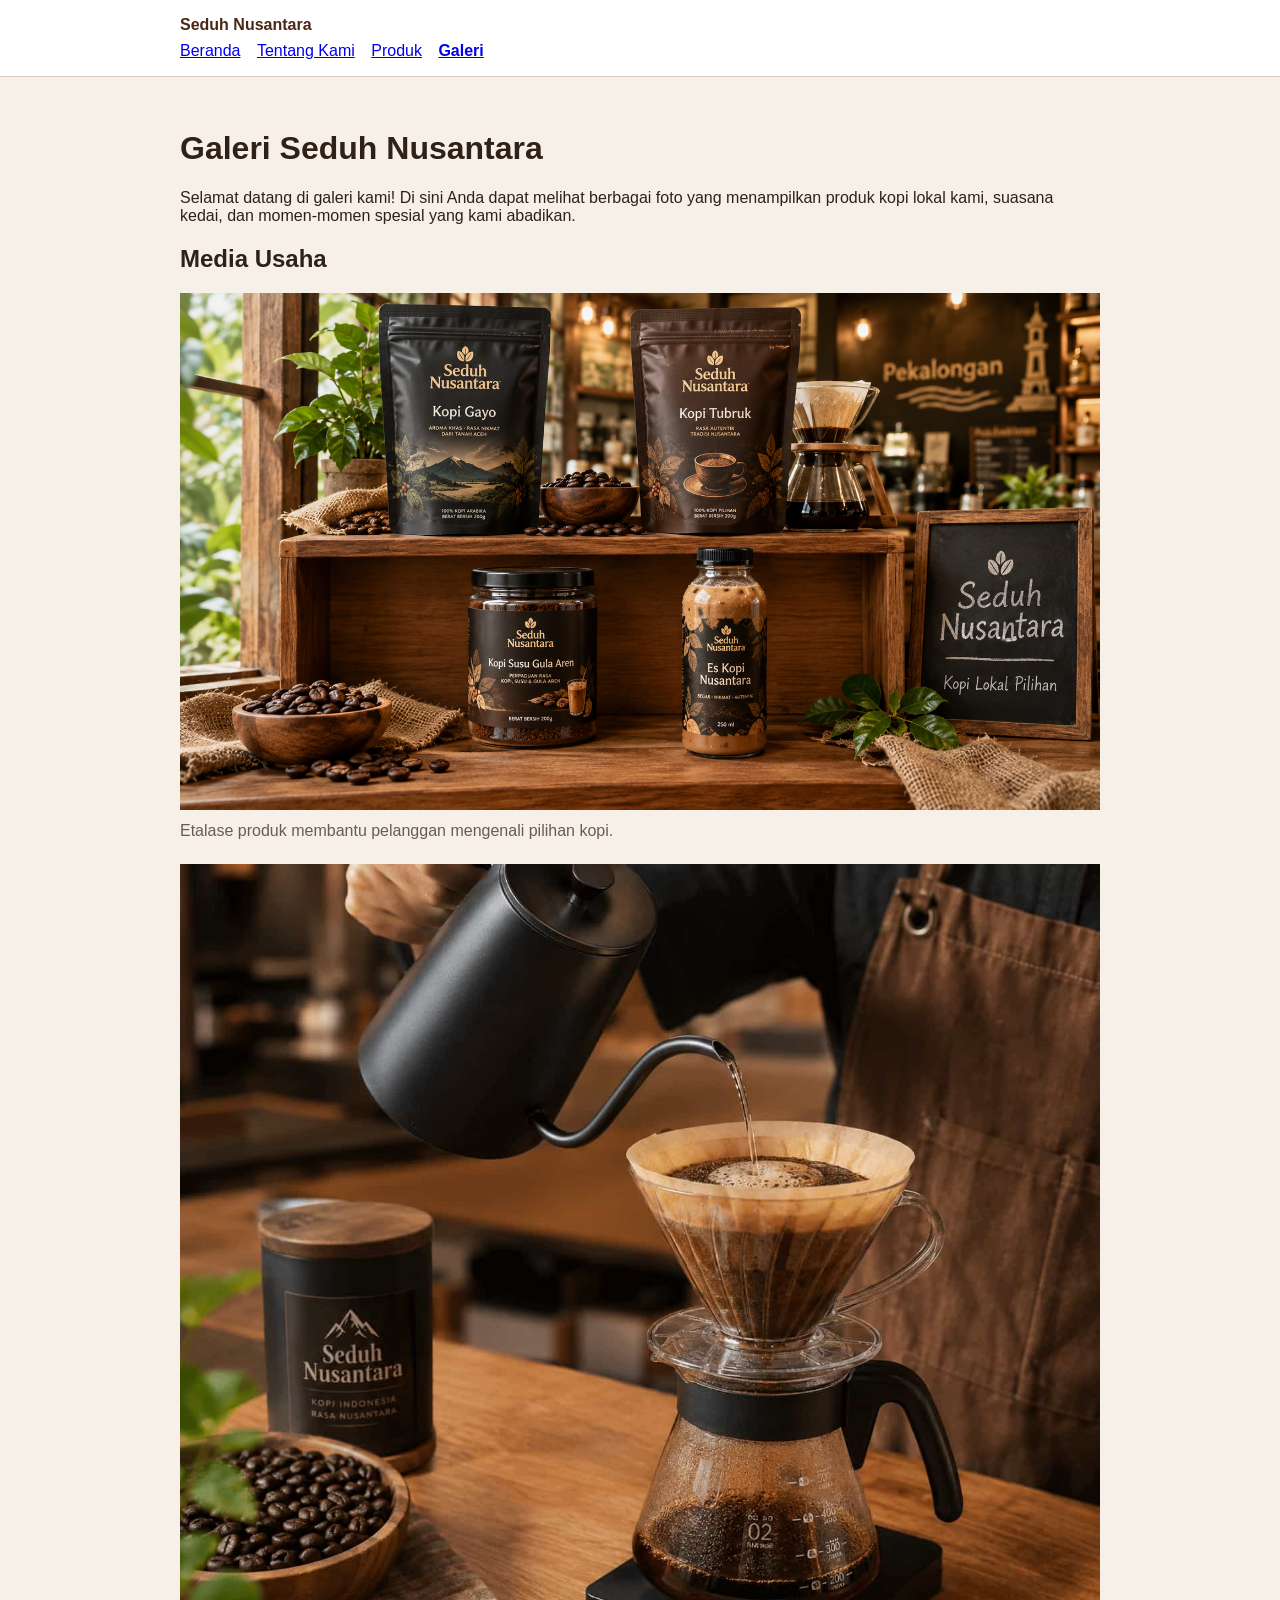
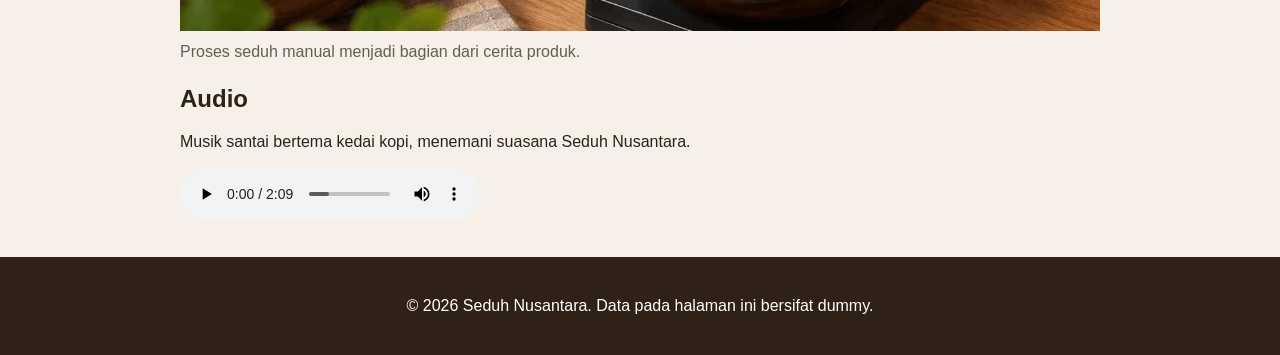
==== galeri.html @ fc1a86ae "feat: menambahkan galeri dan produk" ====
<!doctype html>
<html lang="id">
  <head>
    <meta charset="utf-8" />
    <meta name="viewport" content="width=device-width, initial-scale=1" />
    <title>Galeri Seduh Nusantara - Website UMKM</title>
    <link rel="stylesheet" href="css/style.css" />
  </head>
  <body>
    <a class="skip-link" href="#konten">Lewati ke konten utama</a>
    <header class="site-header">
      <nav class="nav" aria-label="Navigasi utama">
        <a class="brand" href="index.html">Seduh Nusantara</a>
        <ul>
          <li><a href="index.html">Beranda</a></li>
          <li><a href="tentang.html">Tentang Kami</a></li>
          <li><a href="produk.html">Produk</a></li>
          <li><a aria-current="page" href="galeri.html">Galeri</a></li>
        </ul>
      </nav>
    </header>

    <main id="konten" class="page">
      <h1>Galeri Seduh Nusantara</h1>
      <p>Selamat datang di galeri kami! Di sini Anda dapat melihat berbagai foto yang menampilkan produk kopi lokal kami, suasana kedai, dan momen-momen spesial yang kami abadikan.</p>

      <section aria-labelledby="media-title">
        <h2 id="media-title">Media Usaha</h2>
        <div class="gallery">
          <figure class="media-card">
            <img src="assets/images/etalasekopi.jpg" alt="Etalase Kopi Seduh Nusantara" />
            <figcaption>Etalase produk membantu pelanggan mengenali pilihan kopi.</figcaption>
          </figure>
          <figure class="media-card">
            <img src="assets/images/proses-seduh.jpg" alt="Barista menuang air panas ke dripper kopi" />
            <figcaption>Proses seduh manual menjadi bagian dari cerita produk.</figcaption>
          </figure>
        </div>
      </section>

      <section aria-labelledby="audio-title">
        <h2 id="audio-title">Audio</h2>
        <p id="audio-note" >Musik santai bertema kedai kopi, menemani suasana Seduh Nusantara.</p>
        <audio controls aria-describedby="audio-note" src="assets/audio/coffee-shop-music.mp3">
          Browser Anda tidak mendukung pemutar audio.
        </audio>
      </section>
    
    </main>
    <footer class="site-footer">
      <p>&copy; 2026 Seduh Nusantara. Data pada halaman ini bersifat dummy.</p>
    </footer>
  </body>
</html>
---- css/style.css ----
body {
    margin: 0;
    color: #2f2118;
    background-color: #f6f0e8;
    font-family: Arial, sans-serif;
}

.page {
    max-width: 920px;
    margin: 0 auto;
    padding: 32px 20px;
}

.hero {
    padding: 36px;
    color: #fff;
    background-color: #6f3b1f;
    border-radius: 24px;
}

.eyebrow {
    margin: 0 0 8px;
    letter-spacing: 0.14em;
    text-transform: uppercase;
}

.products {
    padding-left: 1.2rem;
}

button {
    padding: 12px 18px;
    color: #2f1818;
    font-weight: 700;
    cursor: pointer;
    background: #ffffff;
    border: 0;
    border-radius: 999px;
}

.info {
    padding-left: 1.2rem;
}

.skip-link { position: absolute; left: -9999px; padding: 8px 12px; color: white; background: #2f2118; }
.skip-link:focus { top: 8px; left: 8px; }
.site-header { padding: 16px 20px; background: white; border-bottom: 1px solid #dccbbc; }
.nav { max-width: 920px; margin: 0 auto; }
.brand { display: inline-block; margin-bottom: 8px; color: #4b2715; font-weight: 800; text-decoration: none; }
.nav ul { padding: 0; margin: 0; list-style: none; }
.nav li { display: inline-block; margin-right: 12px; }
.nav a[aria-current="page"] { font-weight: 800; }
a:focus-visible,
button:focus-visible { outline: 3px solid #2563eb; outline-offset: 3px; }
.site-footer { padding: 24px 20px; color: white; text-align: center; background: #2f2118; }

img { max-width: 100%; height: auto; }
figure { margin: 0 0 24px; }
figcaption { margin-top: 8px; color: #6b5b52; }
table { width: 100%; border-collapse: collapse; }
caption { margin-bottom: 8px; font-weight: 700; text-align: left; }
th,
td { padding: 10px; text-align: left; border: 1px solid #dccbbc; }
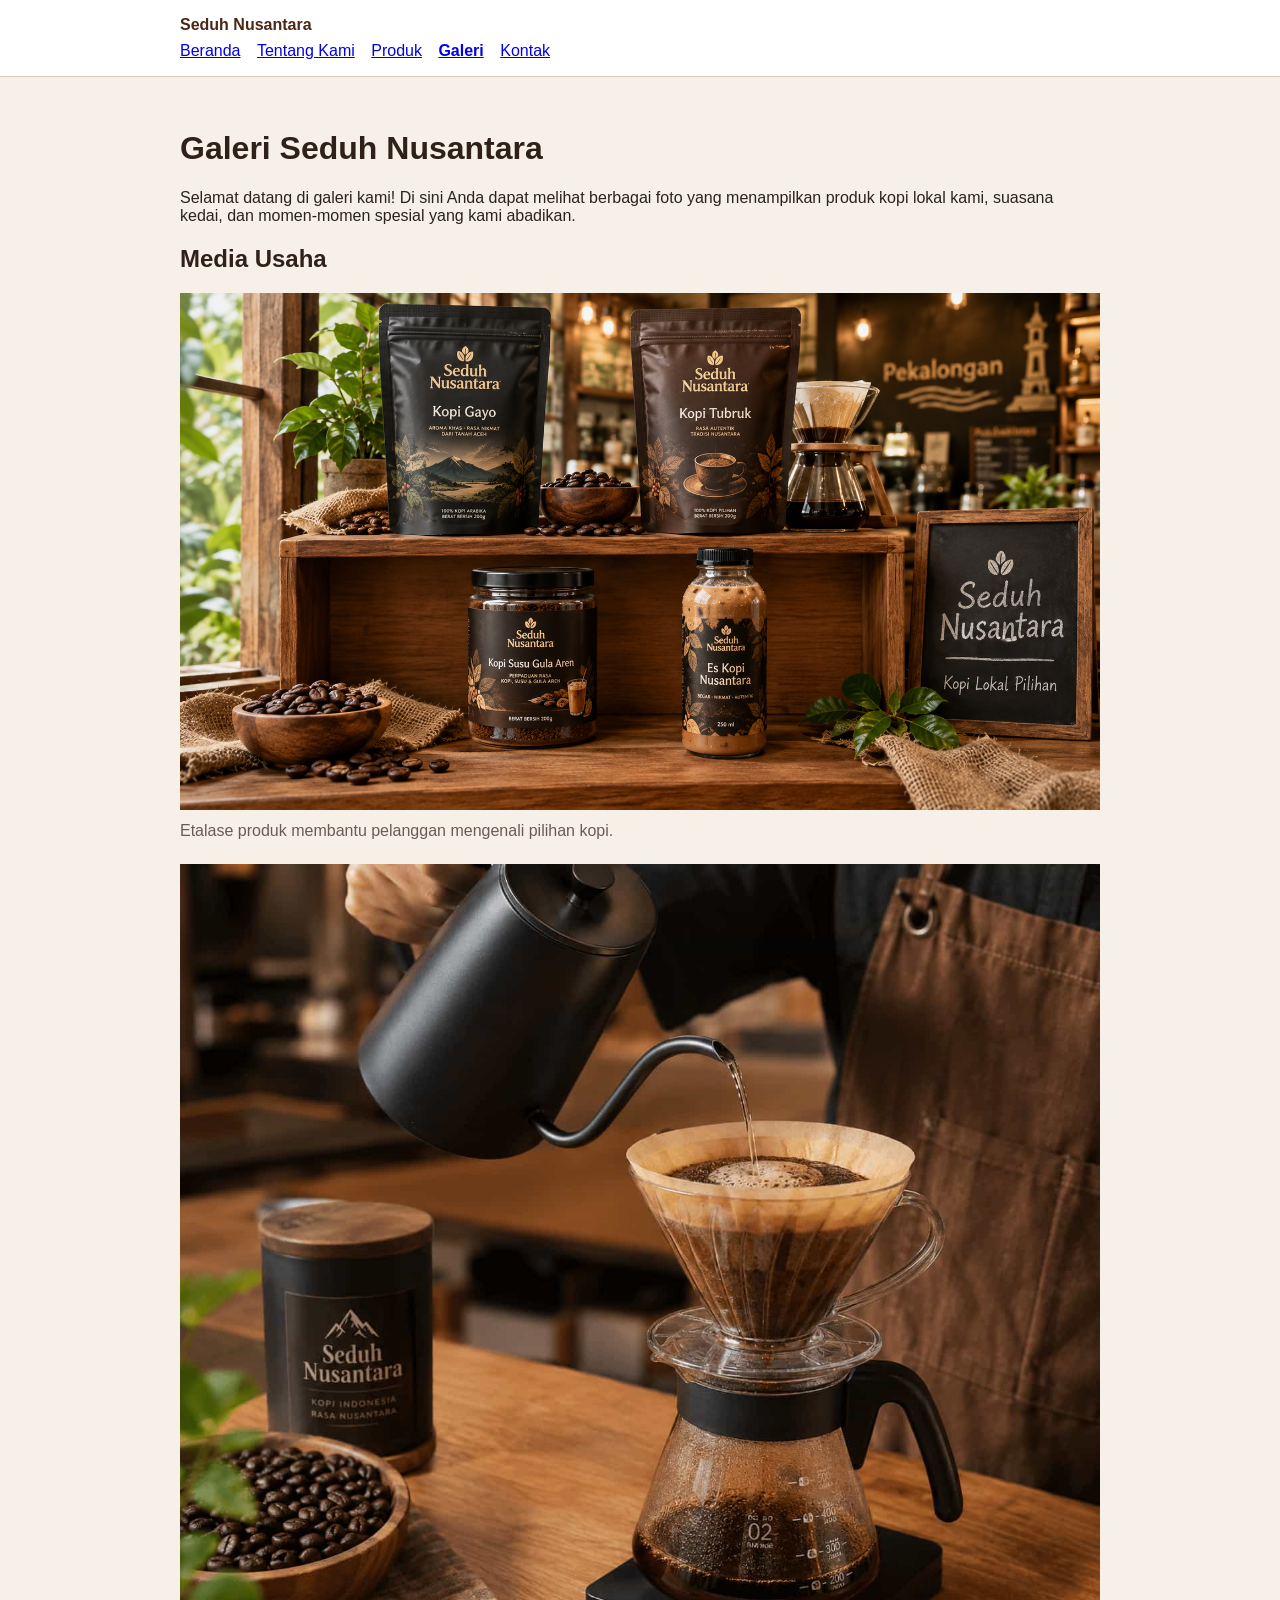
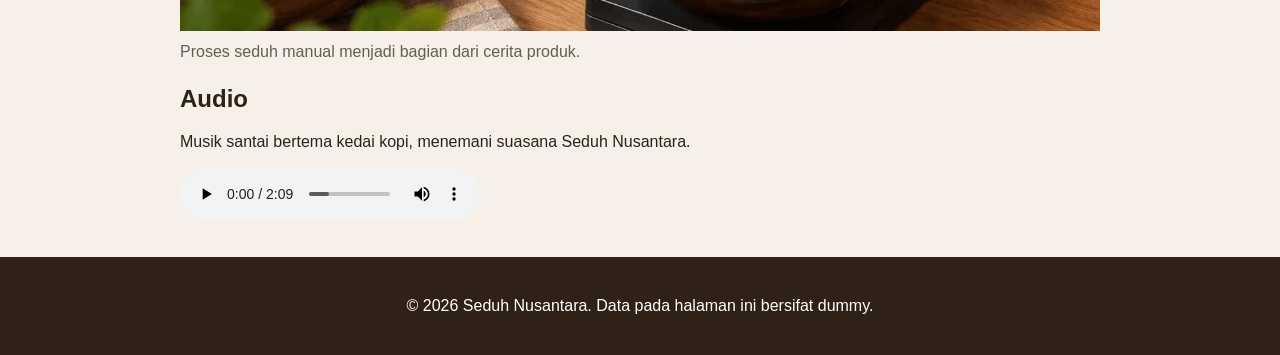
==== commit 450de808: "feat: tambah form kontak aksesibel dan preview" ====
--- a/galeri.html
+++ b/galeri.html
@@ -16,6 +16,7 @@
           <li><a href="tentang.html">Tentang Kami</a></li>
           <li><a href="produk.html">Produk</a></li>
           <li><a aria-current="page" href="galeri.html">Galeri</a></li>
+          <li><a href="kontak.html">Kontak</a></li>
         </ul>
       </nav>
     </header>
--- a/css/style.css
+++ b/css/style.css
@@ -28,12 +28,12 @@
     padding-left: 1.2rem;
 }
 
-button {
+button, #promoButton {
     padding: 12px 18px;
     color: #2f1818;
     font-weight: 700;
     cursor: pointer;
-    background: #ffffff;
+    background:  #c18f30;
     border: 0;
     border-radius: 999px;
 }
@@ -60,4 +60,44 @@
 table { width: 100%; border-collapse: collapse; }
 caption { margin-bottom: 8px; font-weight: 700; text-align: left; }
 th,
-td { padding: 10px; text-align: left; border: 1px solid #dccbbc; }+td { padding: 10px; text-align: left; border: 1px solid #dccbbc; }
+
+form,
+pre {
+  background: white;
+  border: 1px solid #ead8c3;
+  border-radius: 16px;
+  padding: 18px;
+}
+
+.field {
+  display: grid;
+  gap: 6px;
+  margin-bottom: 14px;
+}
+
+label,
+legend {
+  font-weight: 700;
+}
+
+input,
+select,
+textarea,
+button {
+  font: inherit;
+  padding: 10px;
+}
+
+fieldset {
+  display: grid;
+  gap: 8px;
+  margin: 0 0 14px;
+  border: 1px solid #ead8c3;
+  border-radius: 12px;
+}
+
+button[type="submit"] {
+    background: #6f3b1f;
+    color: #ffffff;
+}
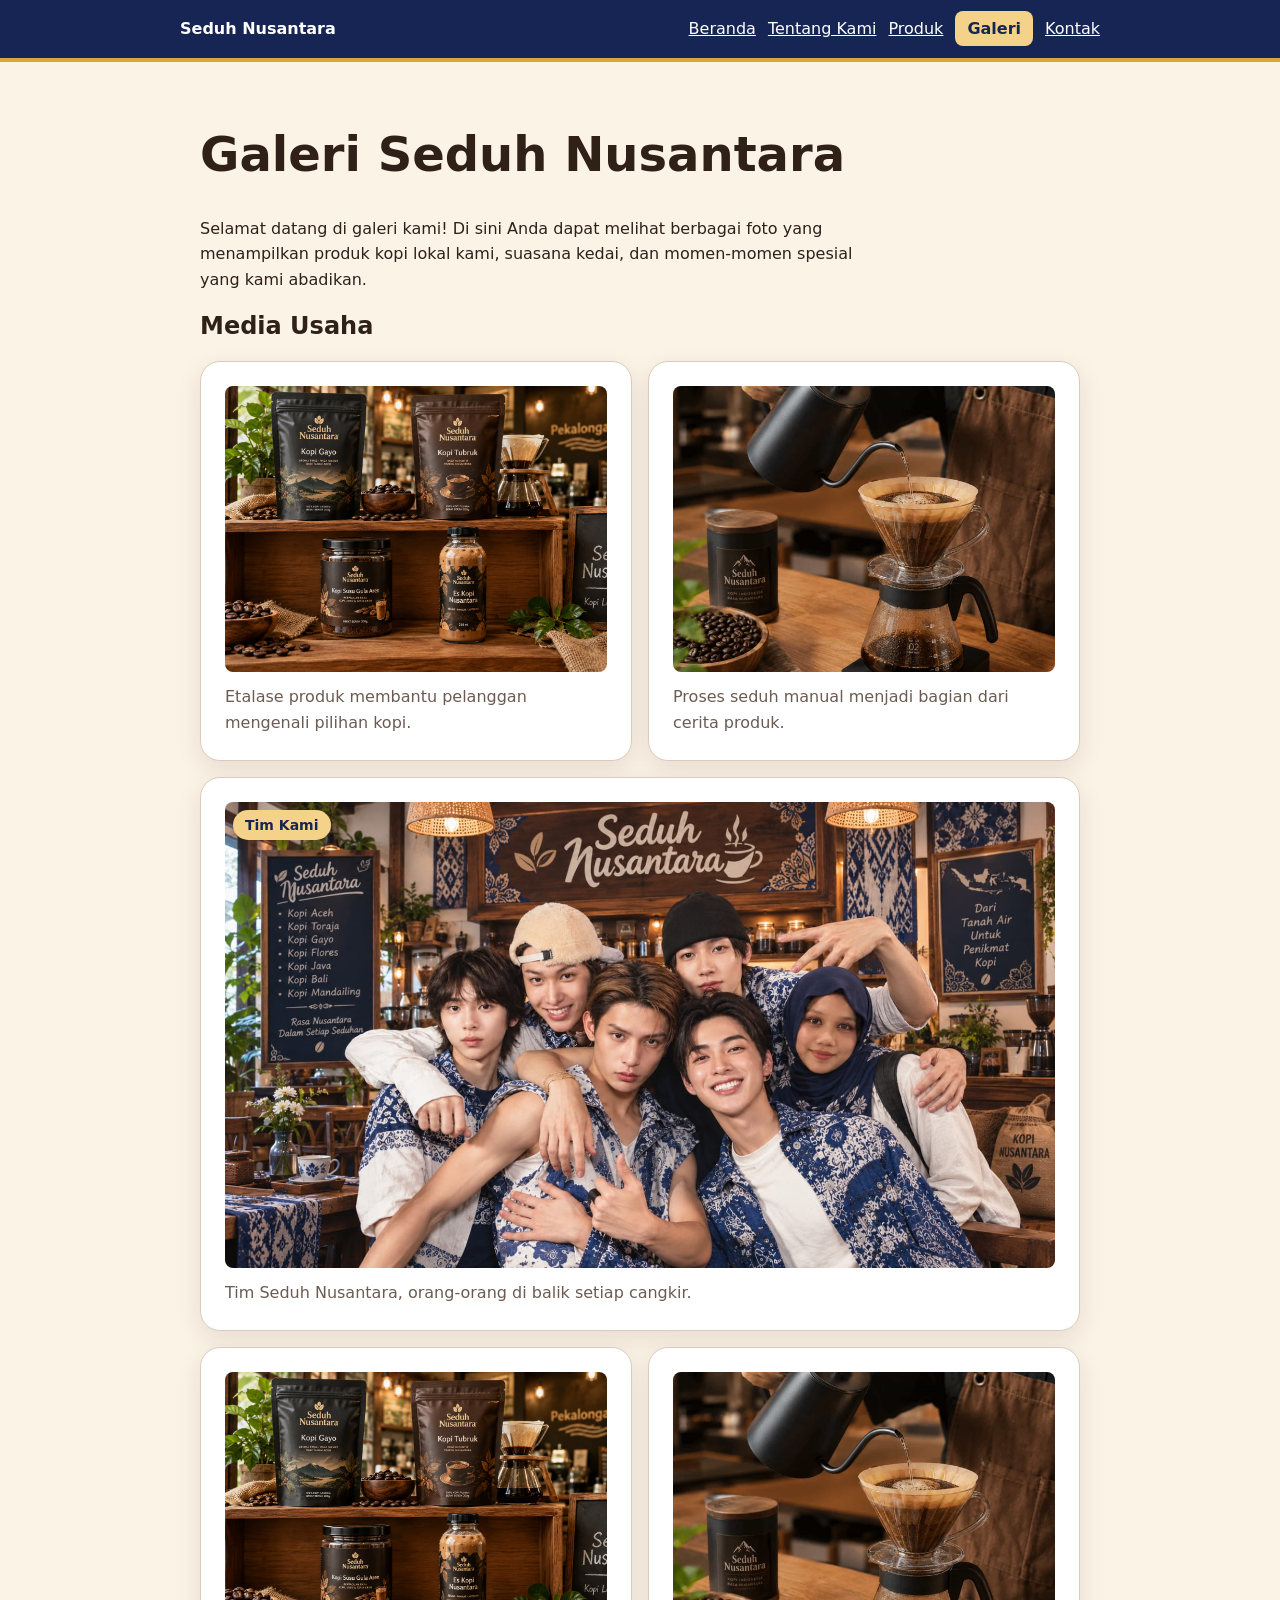
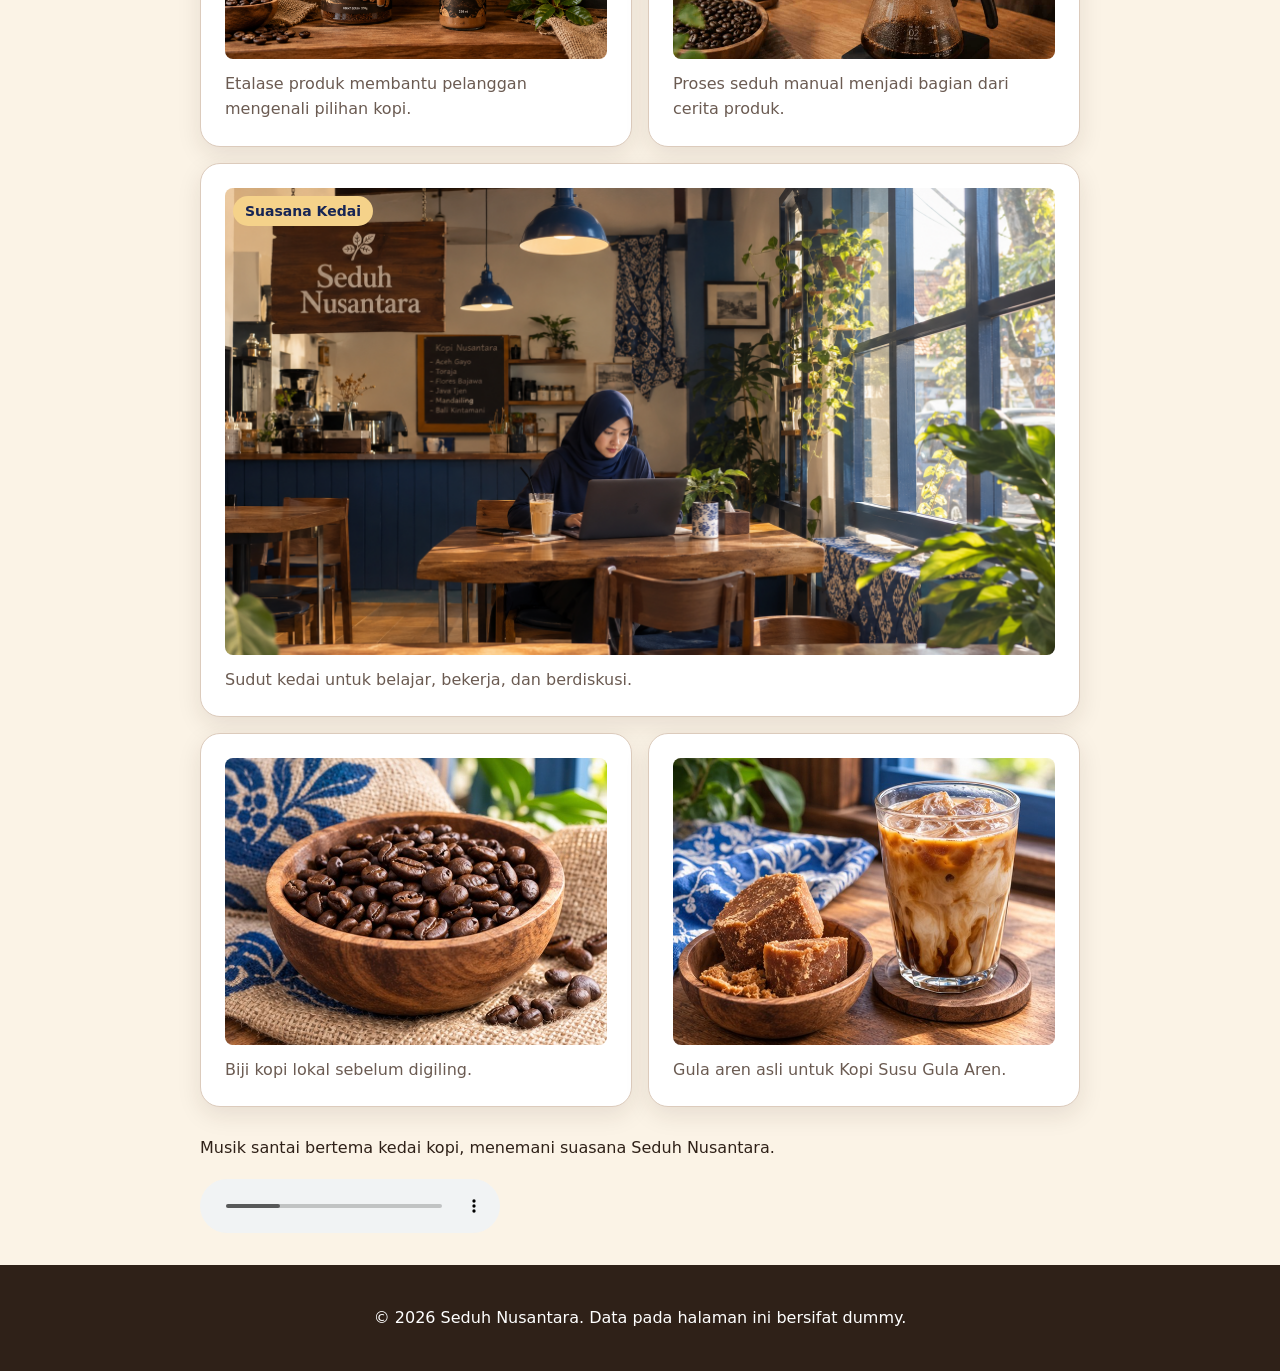
==== commit 7a77ee55: "feat: bangun layout flexbox dan grid" ====
--- a/galeri.html
+++ b/galeri.html
@@ -27,7 +27,7 @@
 
       <section aria-labelledby="media-title">
         <h2 id="media-title">Media Usaha</h2>
-        <div class="gallery">
+        <div class="gallery-grid">
           <figure class="media-card">
             <img src="assets/images/etalasekopi.jpg" alt="Etalase Kopi Seduh Nusantara" />
             <figcaption>Etalase produk membantu pelanggan mengenali pilihan kopi.</figcaption>
@@ -36,15 +36,42 @@
             <img src="assets/images/proses-seduh.jpg" alt="Barista menuang air panas ke dripper kopi" />
             <figcaption>Proses seduh manual menjadi bagian dari cerita produk.</figcaption>
           </figure>
+          <figure class="media-card media-card-featured">
+            <span class="media-label">Tim Kami</span>
+            <img src="assets/images/tim-kami.jpg" alt="Tim Seduh Nusantara berfoto di depan kedai" />
+            <figcaption>Tim Seduh Nusantara, orang-orang di balik setiap cangkir.</figcaption>
+          </figure>
+          <figure class="media-card">
+            <img src="assets/images/etalasekopi.jpg" alt="Etalase Kopi Seduh Nusantara" />
+            <figcaption>Etalase produk membantu pelanggan mengenali pilihan kopi.</figcaption>
+          </figure>
+          <figure class="media-card">
+            <img src="assets/images/proses-seduh.jpg" alt="Barista menuang air panas ke dripper kopi" />
+            <figcaption>Proses seduh manual menjadi bagian dari cerita produk.</figcaption>
+          </figure>
+          <figure class="media-card media-card-featured">
+            <span class="media-label">Suasana Kedai</span>
+            <img src="assets/images/interior-kedai.jpg" alt="Pengunjung berjilbab bekerja dengan laptop di dalam kedai Seduh Nusantara" />
+            <figcaption>Sudut kedai untuk belajar, bekerja, dan berdiskusi.</figcaption>
+          </figure>
+          <figure class="media-card">
+            <img src="assets/images/biji-kopi.jpg" alt="Biji kopi lokal pilihan" />
+            <figcaption>Biji kopi lokal sebelum digiling.</figcaption>
+          </figure>
+          <figure class="media-card">
+            <img src="assets/images/gula-aren.jpg" alt="Gula aren untuk kopi susu" />
+            <figcaption>Gula aren asli untuk Kopi Susu Gula Aren.</figcaption>
+          </figure>
         </div>
       </section>
 
       <section aria-labelledby="audio-title">
-        <h2 id="audio-title">Audio</h2>
+        <div class="audio-box"
         <p id="audio-note" >Musik santai bertema kedai kopi, menemani suasana Seduh Nusantara.</p>
         <audio controls aria-describedby="audio-note" src="assets/audio/coffee-shop-music.mp3">
           Browser Anda tidak mendukung pemutar audio.
         </audio>
+      </div>
       </section>
     
     </main>
--- a/css/style.css
+++ b/css/style.css
@@ -1,9 +1,58 @@
+:root {
+  --color-primary: #1e3a8a;
+  --color-primary-strong: #172554;
+  --color-accent: #f5d28a;
+  --color-accent-strong: #d9a441;
+  --color-text: #2f2118;
+  --color-muted: #6b5b52;
+  --color-surface: #ffffff;
+  --color-surface-soft: #fbf3e6;
+  --color-border: #dccbbc;
+  --color-focus: #1d4ed8;
+  --space-1: 0.5rem;
+  --space-2: 0.75rem;
+  --space-3: 1rem;
+  --space-4: 1.5rem;
+  --space-5: 2rem;
+  --space-6: 3rem;
+  --radius-sm: 0.5rem;
+  --radius-md: 0.875rem;
+  --radius-lg: 1.25rem;
+  --shadow-card: 0 0.5rem 1.5rem rgb(47 33 24 / 0.1);
+  --space-card: 1.5rem;
+  --radius-card: 1.25rem;
+}
+
+*,
+*::before,
+*::after {
+  box-sizing: border-box;
+}
+
+html { color-scheme: light; }
+
 body {
-    margin: 0;
-    color: #2f2118;
-    background-color: #f6f0e8;
-    font-family: Arial, sans-serif;
-}
+  margin: 0;
+  color: var(--color-text);
+  background: var(--color-surface-soft);
+  font-family: system-ui, -apple-system, BlinkMacSystemFont, "Segoe UI", sans-serif;
+  font-size: 1rem;
+  line-height: 1.6;
+}
+
+a { color: var(--color-primary); }
+a:hover { color: var(--color-primary-strong); }
+:focus-visible { outline: 3px solid var(--color-focus); outline-offset: 3px; }
+.site-header :focus-visible,
+.hero :focus-visible,
+.site-footer :focus-visible { outline-color: var(--color-accent); }
+
+h1,
+h2,
+h3 { line-height: 1.2; text-wrap: balance; }
+h1 { font-size: clamp(2rem, 6vw, 3rem); }
+p,
+li { max-width: 68ch; }
 
 .page {
     max-width: 920px;
@@ -17,12 +66,18 @@
     background-color: #6f3b1f;
     border-radius: 24px;
 }
+.hero a { color: var(--color-accent); }
 
 .eyebrow {
     margin: 0 0 8px;
+    color: var(--color-primary);
+    font-weight: 800;
     letter-spacing: 0.14em;
     text-transform: uppercase;
 }
+.hero .eyebrow { color: var(--color-accent); }
+
+.price { color: var(--color-primary-strong); font-weight: 800; margin-top: auto; }
 
 .products {
     padding-left: 1.2rem;
@@ -33,10 +88,24 @@
     color: #2f1818;
     font-weight: 700;
     cursor: pointer;
-    background:  #c18f30;
+    background: #fbf3e6;
     border: 0;
     border-radius: 999px;
 }
+button:hover { filter: brightness(0.92); }
+
+.button {
+    display: inline-block;
+    padding: 12px 18px;
+    color: var(--color-surface);
+    font-weight: 700;
+    text-decoration: none;
+    background: var(--color-primary);
+    border-radius: 999px;
+}
+.button:hover { color: var(--color-surface); background: var(--color-primary-strong); }
+.hero .button { color: #2f1818; background: var(--color-accent); }
+.hero .button:hover { color: #2f1818; background: var(--color-accent-strong); }
 
 .info {
     padding-left: 1.2rem;
@@ -44,37 +113,70 @@
 
 .skip-link { position: absolute; left: -9999px; padding: 8px 12px; color: white; background: #2f2118; }
 .skip-link:focus { top: 8px; left: 8px; }
-.site-header { padding: 16px 20px; background: white; border-bottom: 1px solid #dccbbc; }
+.site-header { padding: 16px 20px; background: #172554; border-bottom: 4px solid var(--color-accent-strong); }
 .nav { max-width: 920px; margin: 0 auto; }
-.brand { display: inline-block; margin-bottom: 8px; color: #4b2715; font-weight: 800; text-decoration: none; }
+.brand { display: inline-block; margin-bottom: 8px; color: #ffffff; font-weight: 800; text-decoration: none; }
+.brand:hover { color: #f5d28a; }
 .nav ul { padding: 0; margin: 0; list-style: none; }
 .nav li { display: inline-block; margin-right: 12px; }
-.nav a[aria-current="page"] { font-weight: 800; }
-a:focus-visible,
-button:focus-visible { outline: 3px solid #2563eb; outline-offset: 3px; }
+.nav a { color: #ffffff; }
+.nav a:hover { color: #f5d28a; }
+.nav a[aria-current="page"] {
+  padding: var(--space-1) var(--space-2);
+  color: #172554;
+  font-weight: 800;
+  text-decoration: none;
+  background: #f5d28a;
+  border-radius: var(--radius-sm);
+}
 .site-footer { padding: 24px 20px; color: white; text-align: center; background: #2f2118; }
+.site-footer p { margin-inline: auto; }
 
 img { max-width: 100%; height: auto; }
 figure { margin: 0 0 24px; }
-figcaption { margin-top: 8px; color: #6b5b52; }
+figcaption { margin-top: 8px; color: var(--color-muted); }
+
+.product-card,
+.media-card {
+  margin-block: var(--space-3);
+  padding: var(--space-card);
+  background: var(--color-surface);
+  border: 1px solid var(--color-border);
+  border-radius: var(--radius-card);
+  box-shadow: var(--shadow-card);
+}
+
 table { width: 100%; border-collapse: collapse; }
 caption { margin-bottom: 8px; font-weight: 700; text-align: left; }
 th,
-td { padding: 10px; text-align: left; border: 1px solid #dccbbc; }
+td { padding: 10px; text-align: left; background: #ffffff; border: 1px solid #000000; }
+th { background: var(--color-surface-soft); }
 
 form,
 pre {
   background: white;
   border: 1px solid #ead8c3;
-  border-radius: 16px;
-  padding: 18px;
-}
+  border-radius: var(--radius-card);
+  padding: var(--space-card);
+}
+form { box-shadow: var(--shadow-card); }
 
 .field {
   display: grid;
   gap: 6px;
   margin-bottom: 14px;
 }
+.field input,
+.field select,
+.field textarea {
+  width: 100%;
+  color: inherit;
+  background: var(--color-surface);
+  border: 1px solid var(--color-border);
+  border-radius: var(--radius-sm);
+}
+input[type="radio"],
+input[type="checkbox"] { width: auto; }
 
 label,
 legend {
@@ -100,4 +202,110 @@
 button[type="submit"] {
     background: #6f3b1f;
     color: #ffffff;
+}
+
+audio { max-width: 100%; }
+
+#preview-form {
+  padding: var(--space-3);
+  white-space: pre-wrap;
+  background: var(--color-surface);
+  border: 1px solid var(--color-border);
+  border-radius: var(--radius-sm);
+}
+
+.nav {
+  display: flex;
+  gap: var(--space-3);
+  align-items: center;
+  justify-content: space-between;
+}
+.brand { margin-bottom: 0; }
+.nav ul { display: flex; gap: var(--space-2); flex-wrap: wrap; }
+.nav li { margin: 0; }
+
+.product-card { display: flex; flex-direction: column; }
+.product-badge {
+  align-self: flex-start;
+  padding: 0.25rem var(--space-2);
+  color: var(--color-primary-strong);
+  font-size: 0.875rem;
+  font-weight: 800;
+  background: #fef3c7;
+  border-radius: 999px;
+}
+.card-actions {
+  display: flex;
+  gap: var(--space-2);
+  align-items: center;
+  flex-wrap: wrap;
+  margin-top: auto;
+}
+
+.hero {
+  display: grid;
+  grid-template-columns: 1.2fr 0.8fr;
+  gap: var(--space-4);
+  align-items: center;
+}
+.hero-image {
+  width: 100%;
+  aspect-ratio: 4 / 3;
+  object-fit: cover;
+  border-radius: var(--radius-md);
+  box-shadow: var(--shadow-card);
+}
+
+.product-grid,
+.gallery-grid {
+  display: grid;
+  grid-template-columns: repeat(2, minmax(0, 1fr));
+  gap: var(--space-3);
+}
+
+.product-card img {
+  width: 100%;
+  aspect-ratio: 5 / 4;
+  object-fit: cover;
+  border-radius: var(--radius-sm);
+}
+.product-grid .product-card { margin-block: 0; }
+
+.gallery-grid .media-card {
+  position: relative;
+  display: flex;
+  flex-direction: column;
+  gap: var(--space-2);
+  margin: 0;
+}
+
+.gallery-grid .media-card img {
+  width: 100%;
+  aspect-ratio: 4 / 3;
+  object-fit: cover;
+  border-radius: var(--radius-sm);
+}
+.media-card figcaption { margin-top: 0; }
+
+.media-card-featured { grid-column: span 2; }
+.gallery-grid .media-card-featured img { aspect-ratio: 16 / 9; }
+
+.media-label {
+  position: absolute;
+  top: calc(var(--space-card) + var(--space-1));
+  left: calc(var(--space-card) + var(--space-1));
+  padding: 0.25rem var(--space-2);
+  color: var(--color-primary-strong);
+  font-size: 0.875rem;
+  font-weight: 800;
+  background: var(--color-accent);
+  border-radius: 999px;
+}
+
+.audio-box {
+  display: flex;
+  flex-wrap: wrap;
+  align-items: center;
+  gap: var(--space-3);
+  margin-top: var(--space-4);
 }
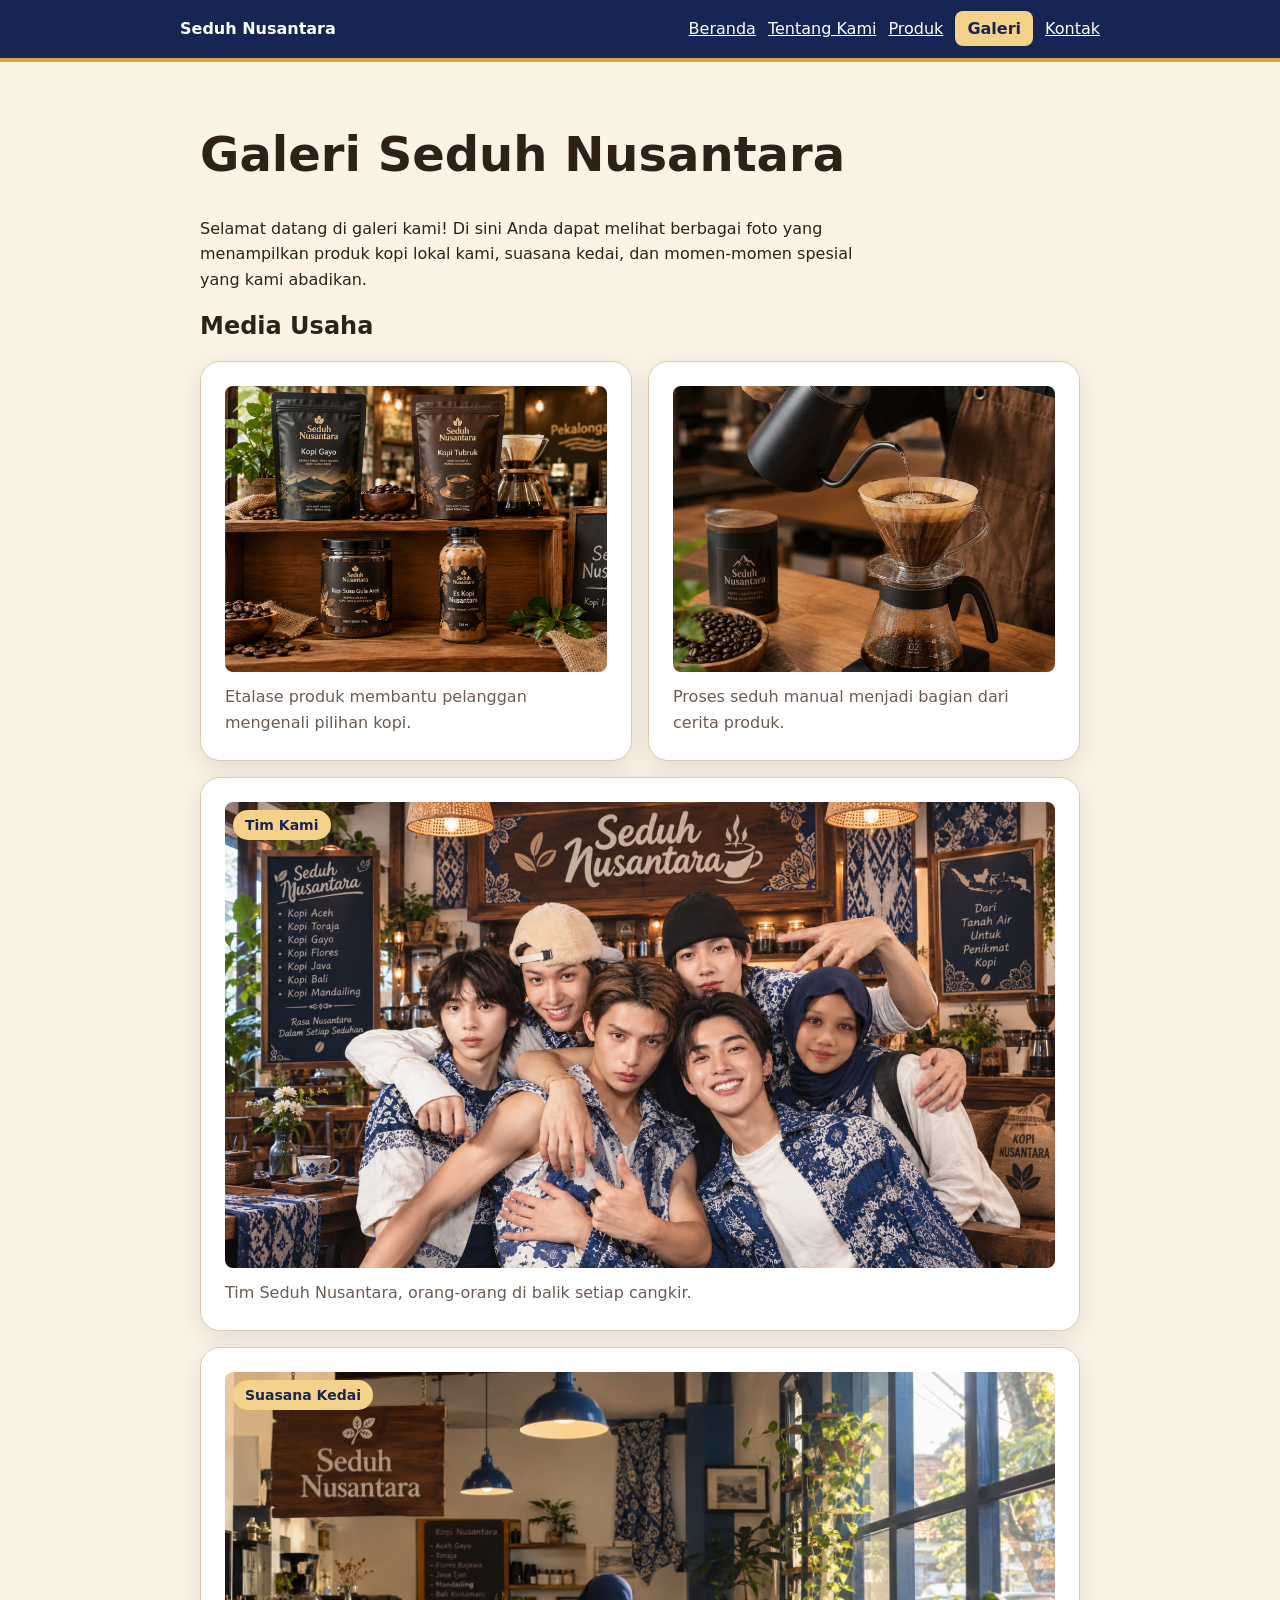
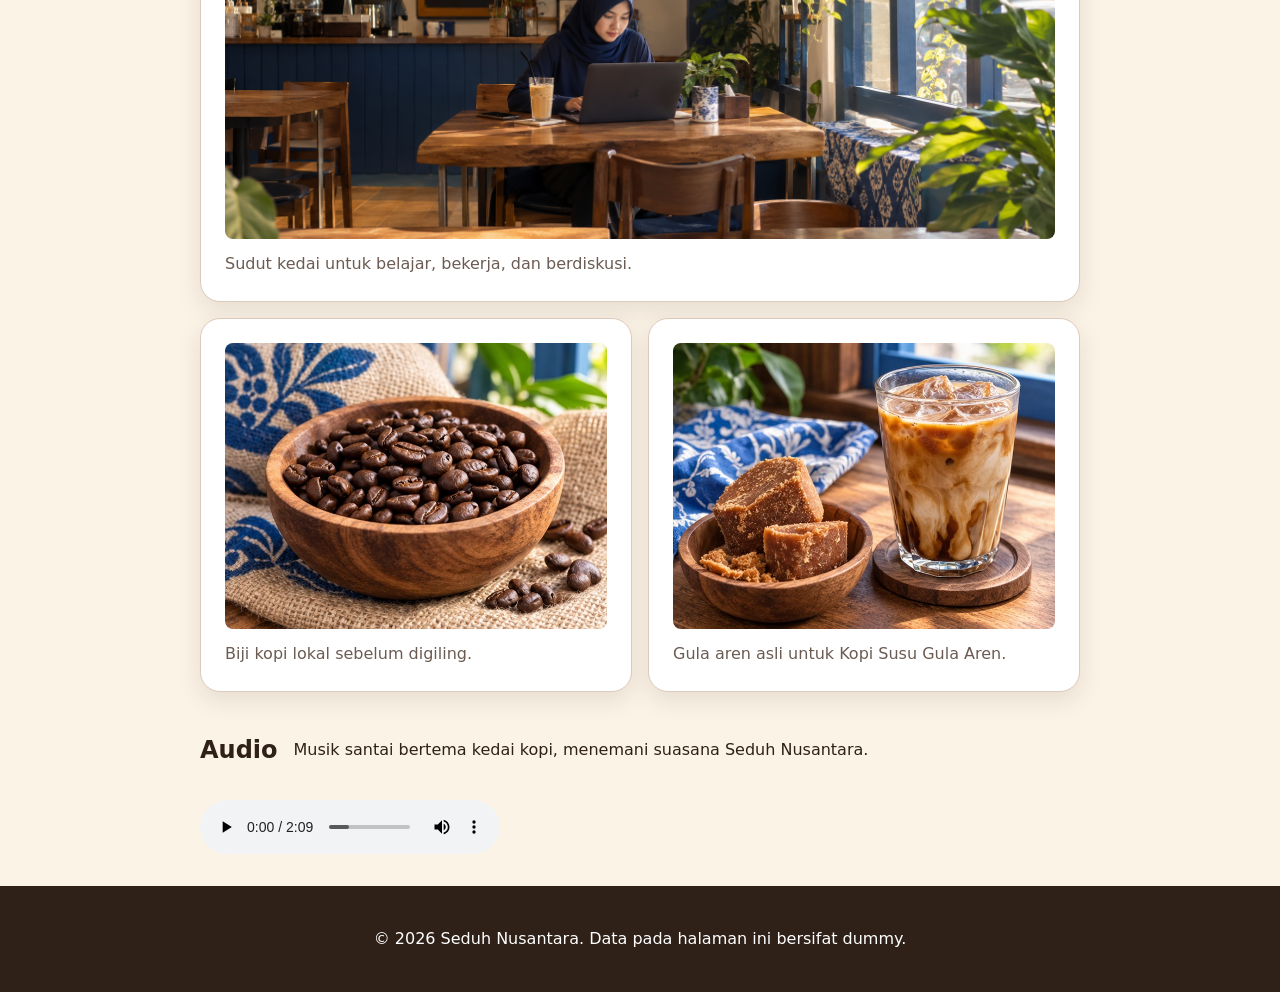
==== commit 9a800762: "feat: terapkan responsive mobile-first" ====
--- a/galeri.html
+++ b/galeri.html
@@ -29,44 +29,37 @@
         <h2 id="media-title">Media Usaha</h2>
         <div class="gallery-grid">
           <figure class="media-card">
-            <img src="assets/images/etalasekopi.jpg" alt="Etalase Kopi Seduh Nusantara" />
+            <img src="assets/images/etalasekopi.jpg" width="1672" height="941" loading="lazy" alt="Etalase Kopi Seduh Nusantara" />
             <figcaption>Etalase produk membantu pelanggan mengenali pilihan kopi.</figcaption>
           </figure>
           <figure class="media-card">
-            <img src="assets/images/proses-seduh.jpg" alt="Barista menuang air panas ke dripper kopi" />
+            <img src="assets/images/proses-seduh.jpg" width="1374" height="1145" loading="lazy" alt="Barista menuang air panas ke dripper kopi" />
             <figcaption>Proses seduh manual menjadi bagian dari cerita produk.</figcaption>
           </figure>
           <figure class="media-card media-card-featured">
             <span class="media-label">Tim Kami</span>
-            <img src="assets/images/tim-kami.jpg" alt="Tim Seduh Nusantara berfoto di depan kedai" />
+            <img src="assets/images/tim-kami.jpg" width="1600" height="901" loading="lazy" alt="Tim Seduh Nusantara berfoto di depan kedai" />
             <figcaption>Tim Seduh Nusantara, orang-orang di balik setiap cangkir.</figcaption>
-          </figure>
-          <figure class="media-card">
-            <img src="assets/images/etalasekopi.jpg" alt="Etalase Kopi Seduh Nusantara" />
-            <figcaption>Etalase produk membantu pelanggan mengenali pilihan kopi.</figcaption>
-          </figure>
-          <figure class="media-card">
-            <img src="assets/images/proses-seduh.jpg" alt="Barista menuang air panas ke dripper kopi" />
-            <figcaption>Proses seduh manual menjadi bagian dari cerita produk.</figcaption>
           </figure>
           <figure class="media-card media-card-featured">
             <span class="media-label">Suasana Kedai</span>
-            <img src="assets/images/interior-kedai.jpg" alt="Pengunjung berjilbab bekerja dengan laptop di dalam kedai Seduh Nusantara" />
+            <img src="assets/images/interior-kedai.jpg" width="1672" height="940" loading="lazy" alt="Pengunjung berjilbab bekerja dengan laptop di dalam kedai Seduh Nusantara" />
             <figcaption>Sudut kedai untuk belajar, bekerja, dan berdiskusi.</figcaption>
           </figure>
           <figure class="media-card">
-            <img src="assets/images/biji-kopi.jpg" alt="Biji kopi lokal pilihan" />
+            <img src="assets/images/biji-kopi.jpg" width="703" height="538" loading="lazy" alt="Biji kopi lokal pilihan" />
             <figcaption>Biji kopi lokal sebelum digiling.</figcaption>
           </figure>
           <figure class="media-card">
-            <img src="assets/images/gula-aren.jpg" alt="Gula aren untuk kopi susu" />
+            <img src="assets/images/gula-aren.jpg" width="703" height="535" loading="lazy" alt="Gula aren untuk kopi susu" />
             <figcaption>Gula aren asli untuk Kopi Susu Gula Aren.</figcaption>
           </figure>
         </div>
       </section>
 
       <section aria-labelledby="audio-title">
-        <div class="audio-box"
+        <div class="audio-box">
+        <h2 id="audio-title">Audio</h2>
         <p id="audio-note" >Musik santai bertema kedai kopi, menemani suasana Seduh Nusantara.</p>
         <audio controls aria-describedby="audio-note" src="assets/audio/coffee-shop-music.mp3">
           Browser Anda tidak mendukung pemutar audio.
--- a/css/style.css
+++ b/css/style.css
@@ -57,11 +57,11 @@
 .page {
     max-width: 920px;
     margin: 0 auto;
-    padding: 32px 20px;
+    padding: 2rem clamp(1rem, 4vw, 1.25rem); /* P07: nilai fluida */
 }
 
 .hero {
-    padding: 36px;
+    padding: clamp(1.5rem, 5vw, 2.25rem); /* P07: nilai fluida */
     color: #fff;
     background-color: #6f3b1f;
     border-radius: 24px;
@@ -216,12 +216,17 @@
 
 .nav {
   display: flex;
+  flex-direction: column;
   gap: var(--space-3);
-  align-items: center;
-  justify-content: space-between;
+  align-items: flex-start;
 }
 .brand { margin-bottom: 0; }
-.nav ul { display: flex; gap: var(--space-2); flex-wrap: wrap; }
+.nav ul {
+  display: flex;
+  flex-direction: column;
+  gap: var(--space-2);
+  flex-wrap: wrap;
+}
 .nav li { margin: 0; }
 
 .product-card { display: flex; flex-direction: column; }
@@ -242,9 +247,10 @@
   margin-top: auto;
 }
 
+/* P06: Grid (P07: baseline satu kolom) */
 .hero {
   display: grid;
-  grid-template-columns: 1.2fr 0.8fr;
+  grid-template-columns: 1fr;
   gap: var(--space-4);
   align-items: center;
 }
@@ -259,7 +265,7 @@
 .product-grid,
 .gallery-grid {
   display: grid;
-  grid-template-columns: repeat(2, minmax(0, 1fr));
+  grid-template-columns: 1fr;
   gap: var(--space-3);
 }
 
@@ -287,7 +293,6 @@
 }
 .media-card figcaption { margin-top: 0; }
 
-.media-card-featured { grid-column: span 2; }
 .gallery-grid .media-card-featured img { aspect-ratio: 16 / 9; }
 
 .media-label {
@@ -308,4 +313,23 @@
   align-items: center;
   gap: var(--space-3);
   margin-top: var(--space-4);
+}
+
+.table-scroll { max-width: 100%; overflow-x: auto; }
+.table-scroll:focus-visible { outline: 3px solid var(--color-focus); outline-offset: 3px; }
+.table-scroll table { min-width: 40rem; }
+
+@media (min-width: 42rem) {
+  .nav ul { flex-direction: row; }
+  .gallery-grid { grid-template-columns: repeat(2, minmax(0, 1fr)); }
+  .media-card-featured { grid-column: span 2; }
+}
+
+@media (min-width: 48rem) {
+  .hero { grid-template-columns: 1.2fr 0.8fr; }
+  .product-grid { grid-template-columns: repeat(2, minmax(0, 1fr)); }
+}
+
+@media (min-width: 60rem) {
+  .nav { flex-direction: row; align-items: center; justify-content: space-between; }
 }
